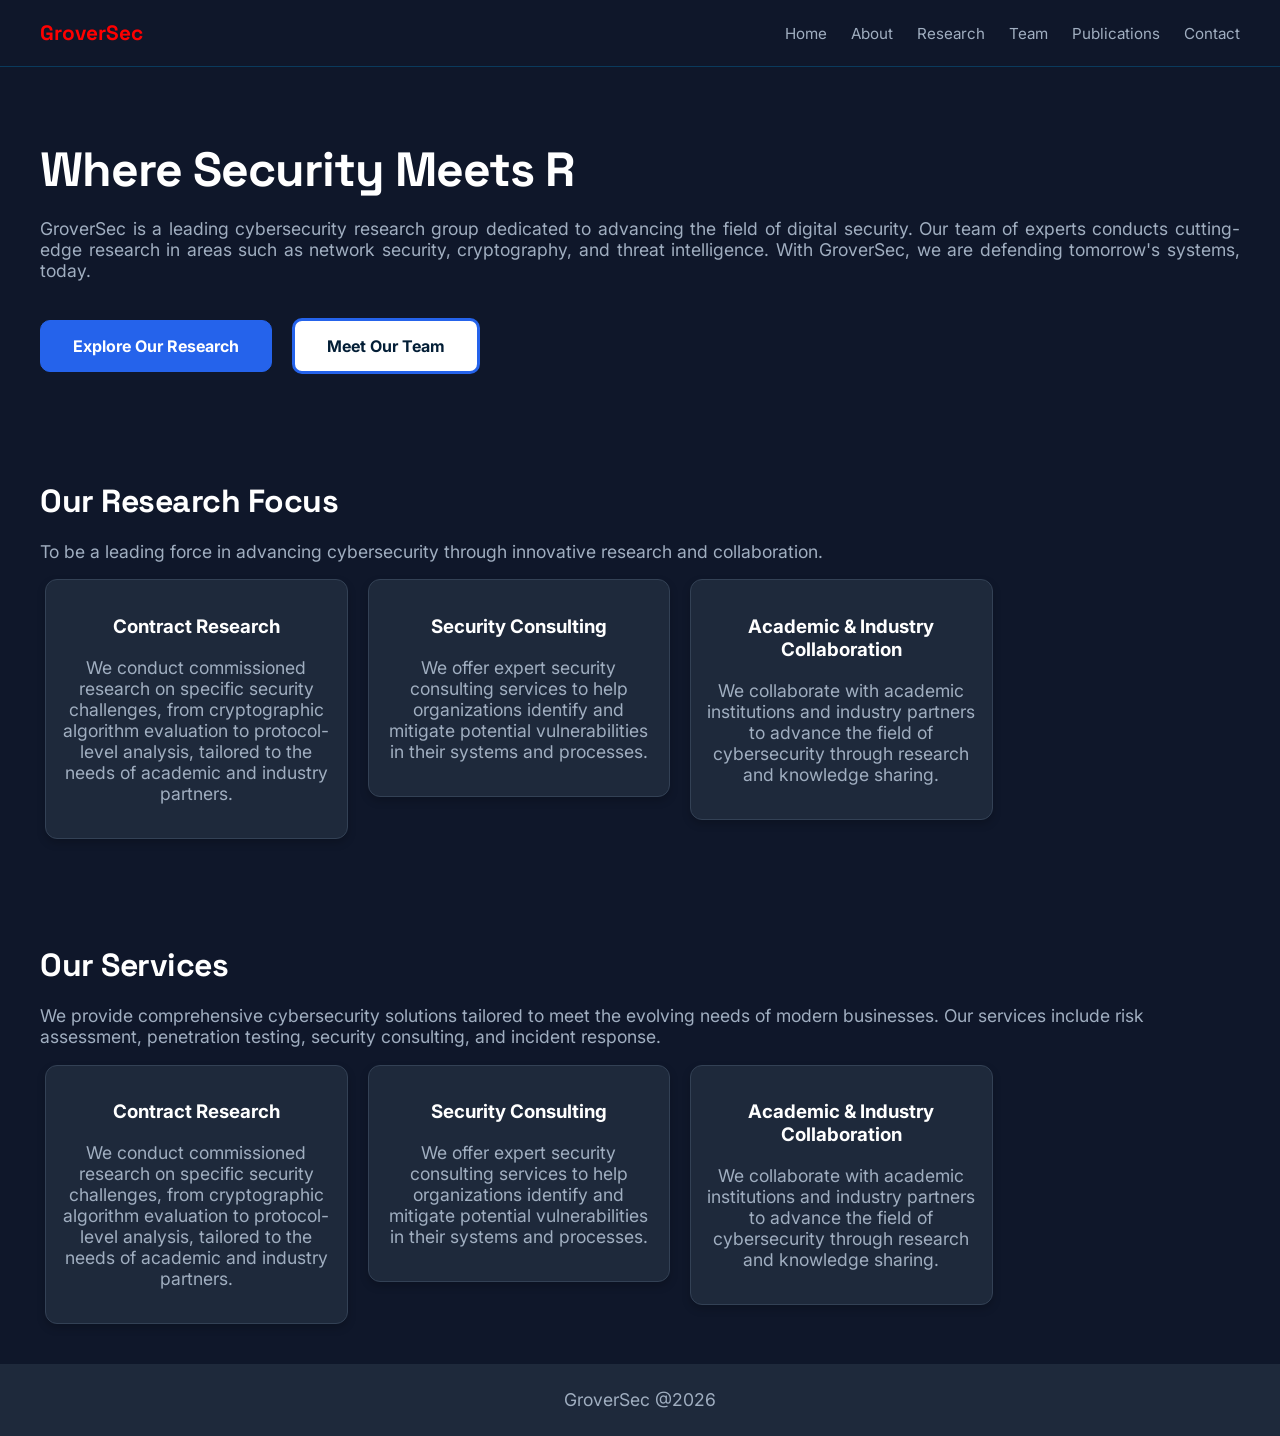
==== index.html @ 4e0cafce "nambah file lain" ====
<!DOCTYPE html>
<html lang="en">
    <head>
        <meta charset="UTF-8">
        <meta name="viewport" content="width=device-width, initial-scale=1.0">
        <title>GroverSec</title>

        <link rel="preconnect" href="https://fonts.googleapis.com">
        <link rel="preconnect" href="https://fonts.gstatic.com" crossorigin>
        <link href="https://fonts.googleapis.com/css2?family=Inter:wght@300;400;600&family=Space+Grotesk:wght@500;700&display=swap" rel="stylesheet">
        
        <style>
            body {
                background-color: #0F172A;
                color: #FFFFFF;
                font-family: 'Inter', sans-serif;
                margin: 0;
                padding: 0;
            }

            nav {
                display: flex;
                justify-content: space-between;
                align-items: center;
                padding: 20px 40px;
                border-bottom: 1px solid #0A3A5C;
            }

            nav .logo {
                font-family: 'Space Grotesk', sans-serif;
                font-weight: 700;
                font-size: 1.3rem;
            }

            nav ul {
                list-style: none;
                display: flex;
                gap: 24px;
                margin: 0;
                padding: 0;
            }

            nav ul li a {
                color: #A0AEC0;
                text-decoration: none;
                font-size: 0.95rem;
            }

            nav ul li a:hover {
                color: #FFFFFF;
            }

            main {
                padding: 40px;
            }

            h1 {
                font-family: 'Space Grotesk', sans-serif;
                font-size: 3rem;
                letter-spacing: -1px;
                margin-bottom: 10px;
            }

            p {
                font-size: 1.1rem;
                color: #A0AEC0;
            }

            .cta-button {
                display: inline-block;
                margin-top: 20px;
                padding: 12px 28px;
                background-color: #FFFFFF;
                color: #031E36;
                text-decoration: none;
                font-weight: 600;
                border-radius: 4px;
            }

            .button {
                background-color: #2563EB;
                border: none;
                color: white;
                padding: 15px 32px;
                text-align: center;
                text-decoration: none;
                display: inline-block;
                font-size: 16px;
                cursor: pointer;
                border-radius: 10px;
                border: 1px solid #2563EB;
                margin-right: 16px;
                font-weight: bold;
            }

            .team-button {
                background-color: white;
                border: none;
                color: #031E36;
                padding: 15px 32px;
                text-align: center;
                text-decoration: none;
                display: inline-block;
                font-size: 16px;
                cursor: pointer;
                border-radius: 10px;
                border: 1px solid #2563EB;
                border-width: 3px;
                font-weight: bold;
            }

            .card:hover {
                box-shadow: 0 8px 16px 0 rgba(0,0,0,0.2);
            }
            
            .container {
                padding: 2px 16px;
                justify-content: center;
            }

            .card {
                box-shadow: 0 4px 8px 0 rgba(0, 0, 0, 0.2);
                padding: 16px;
                text-align: center;
                background-color: #f1f1f1;
                background-color: #1E293B; 
                border: 1px solid #334155;    
                border-radius: 12px;    
                justify-content: center;
            }

            .column {
                float: left;
                width: 25%;
                padding: 0 10px;
            }
            
            .row {margin: 0 -5px;}

            .row:after {
                content: "";
                display: table;
                clear: both;
            }

            @media screen and (max-width: 600px) {
                .column {
                    width: 100%;
                    display: block;
                    margin-bottom: 20px;
                }
            }

            footer {
                background-color: #f1f1f1;
                text-align: center;
                padding: 8px;
                background-color: #1E293B;
                color: #A0AEC0;
            }

        </style>

    </head>

    <body>
        <table width="100%" cellpadding="0" cellspacing="0">
            
            <tr>
                <td>
                    <nav>
                        <div style = "color: red;" class="logo">GroverSec</div>
                        <ul>
                            <li><a href="index.html">Home</a></li>
                            <li><a href="about.html">About</a></li>
                            <li><a href="research.html">Research</a></li>
                            <li><a href="team.html">Team</a></li>
                            <li><a href="publications.html">Publications</a></li>
                            <li><a href="contact.html">Contact</a></li>
                        </ul>
                    </nav>

                </td>
            </tr>
            
            <tr>
                <td>
                    <main>
                        <h1 id="demo"></h1>

                        <script>
                        var i = 0;
                        var txt = 'Where Security Meets Research....';
                        var speed = 50;

                        function typeWriter() {
                            if (i < txt.length) {
                                document.getElementById("demo").innerHTML += txt.charAt(i);
                                i++;
                                setTimeout(typeWriter, speed);
                            }
                        }

                        window.onload = typeWriter;
                        </script>

                        <p style= "text-align: justify; "font-size: 20px; line-height: 1.6;">
                            GroverSec is a leading cybersecurity research group dedicated to advancing the field of digital security. Our team of experts conducts cutting-edge research in areas such as network security, cryptography, and threat intelligence. With GroverSec, we are defending tomorrow's systems, today.
                        </p>
                        <br>
                        <a href = "research.html" class = "button">Explore Our Research</a>
                        <a href = "team.html" class = "team-button">Meet Our Team</a>
                    </main>
                </td>
            </tr>
            
            <tr>
                <td>
                    <main>
                        <h2 style="text-align: justify; font-family: 'Space Grotesk', sans-serif; font-size: 2rem; letter-spacing: -0.5px; margin-bottom: 20px;">Our Research Focus</h2>
                        <p>To be a leading force in advancing cybersecurity through innovative research and collaboration.</p>
                        <div class="row">
                            <div class="column">
                                <div class="card">
                                    <h3>Contract Research</h3>
                                    <p>We conduct commissioned research on specific security challenges, from cryptographic algorithm evaluation to protocol-level analysis, tailored to the needs of academic and industry partners.</p>
                                </div>
                            </div>
                            <div class="column">
                                <div class="card">
                                    <h3>Security Consulting</h3>
                                    <p>We offer expert security consulting services to help organizations identify and mitigate potential vulnerabilities in their systems and processes.</p>
                                </div>
                            </div>
                            <div class="column">
                                <div class="card">
                                    <h3>Academic & Industry Collaboration</h3>
                                    <p>We collaborate with academic institutions and industry partners to advance the field of cybersecurity through research and knowledge sharing.</p>
                                </div>
                            </div>
                        </div>
                    </main>
                </td>
            </tr>
            
            <tr>
                <td>
                    <main>
                        <h2 style="text-align: justify; font-family: 'Space Grotesk', sans-serif; font-size: 2rem; letter-spacing: -0.5px; margin-bottom: 20px;">Our Services</h2>
                        <p>We provide comprehensive cybersecurity solutions tailored to meet the evolving needs of modern businesses. Our services include risk assessment, penetration testing, security consulting, and incident response.</p>
                        <div class="row">
                            <div class="column">
                                <div class="card">
                                    <h3>Contract Research</h3>
                                    <p>We conduct commissioned research on specific security challenges, from cryptographic algorithm evaluation to protocol-level analysis, tailored to the needs of academic and industry partners.</p>
                                </div>
                            </div>
                            <div class="column">
                                <div class="card">
                                    <h3>Security Consulting</h3>
                                    <p>We offer expert security consulting services to help organizations identify and mitigate potential vulnerabilities in their systems and processes.</p>
                                </div>
                            </div>
                            <div class="column">
                                <div class="card">
                                    <h3>Academic & Industry Collaboration</h3>
                                    <p>We collaborate with academic institutions and industry partners to advance the field of cybersecurity through research and knowledge sharing.</p>
                                </div>
                            </div>
                        </div>
                    </main>
                </td>
            </tr>
            
            <tr>
                <td>
                    <section></section>
                </td>
            </tr>

            <tr>
                <td>
                    <footer>
                        <p>GroverSec @2026</p>
                    </footer>
                </td>
            </tr>
        </table>
    </body>

</html>
    </td>
  </tr>

</table>
    </body>

</html>
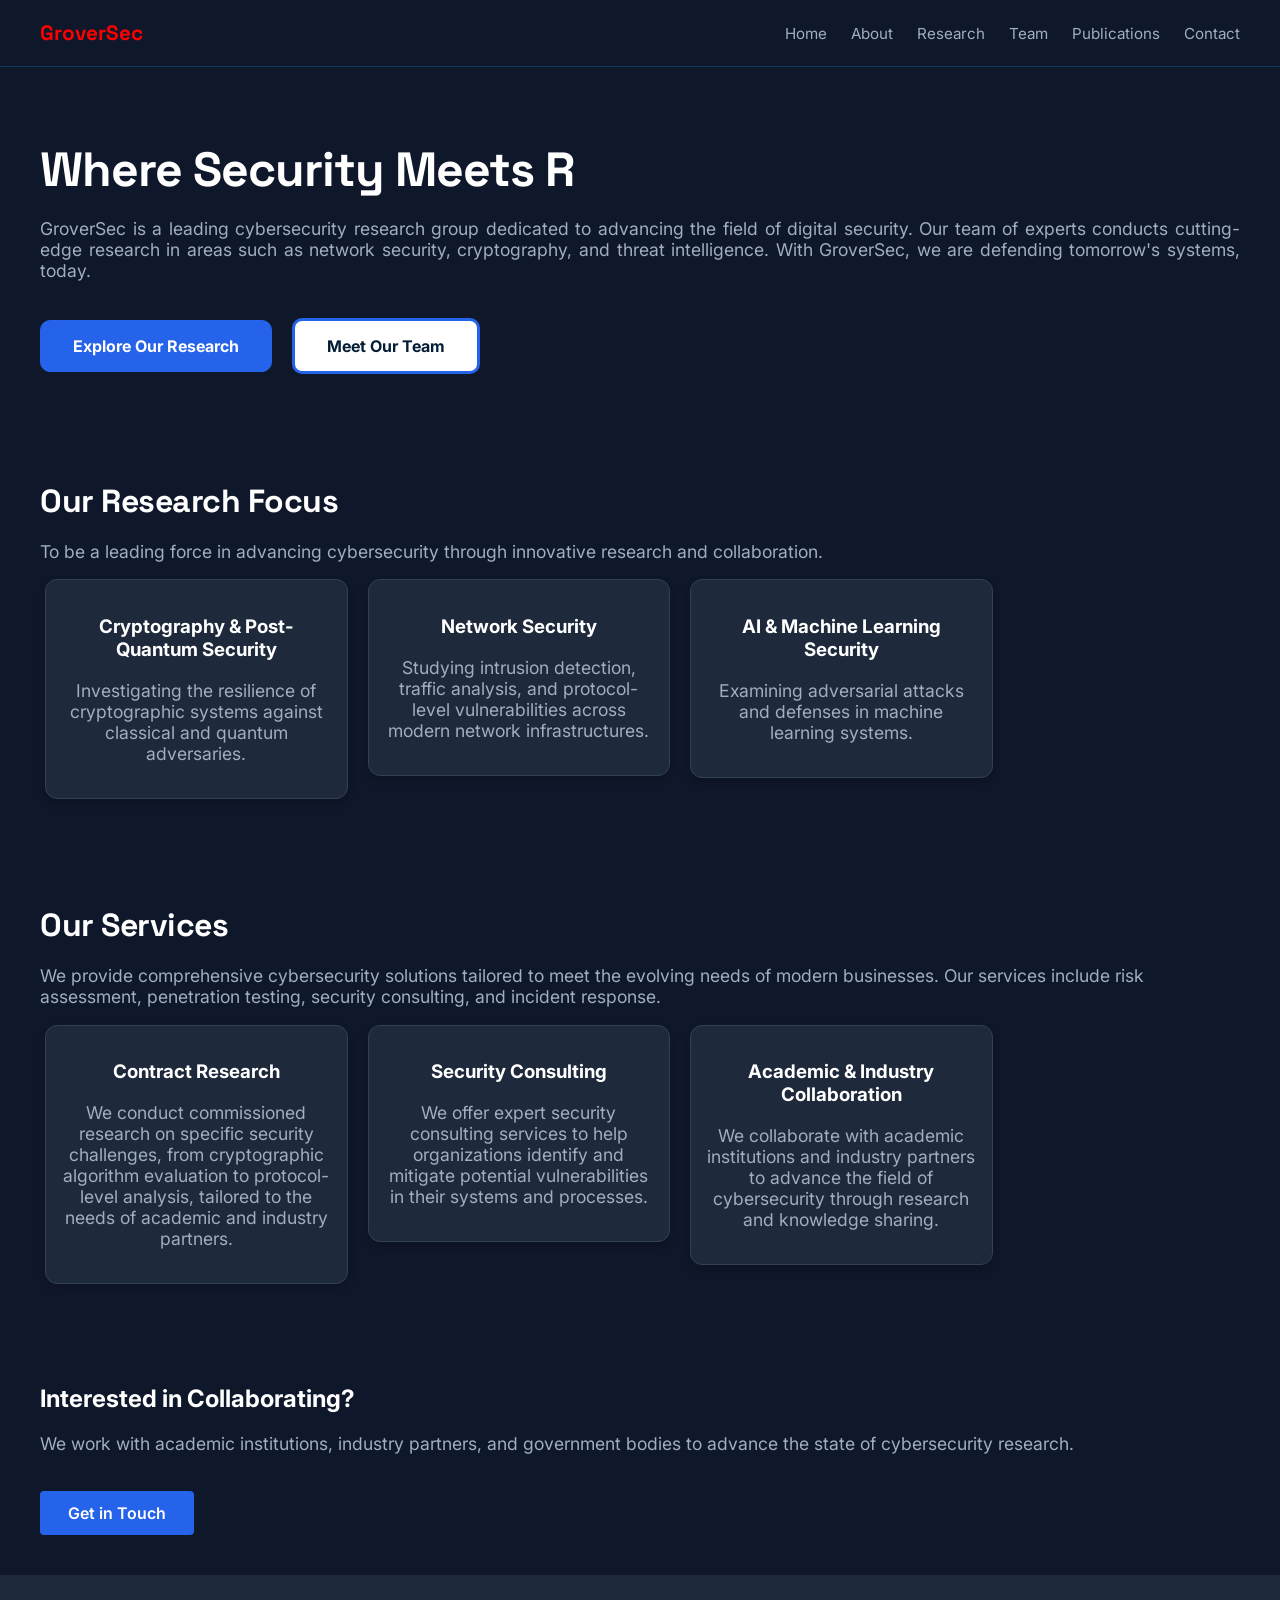
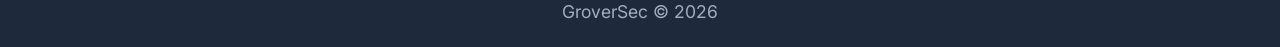
==== commit e9a9178a: "perbaiki index" ====
--- a/index.html
+++ b/index.html
@@ -77,6 +77,17 @@
                 border-radius: 4px;
             }
 
+            .ctc-button {
+                display: inline-block;
+                margin-top: 20px;
+                padding: 12px 28px;
+                background-color: #2563EB;
+                color: white;
+                text-decoration: none;
+                font-weight: 600;
+                border-radius: 4px;
+            }
+
             .button {
                 background-color: #2563EB;
                 border: none;
@@ -222,20 +233,20 @@
                         <div class="row">
                             <div class="column">
                                 <div class="card">
-                                    <h3>Contract Research</h3>
-                                    <p>We conduct commissioned research on specific security challenges, from cryptographic algorithm evaluation to protocol-level analysis, tailored to the needs of academic and industry partners.</p>
-                                </div>
-                            </div>
-                            <div class="column">
-                                <div class="card">
-                                    <h3>Security Consulting</h3>
-                                    <p>We offer expert security consulting services to help organizations identify and mitigate potential vulnerabilities in their systems and processes.</p>
-                                </div>
-                            </div>
-                            <div class="column">
-                                <div class="card">
-                                    <h3>Academic & Industry Collaboration</h3>
-                                    <p>We collaborate with academic institutions and industry partners to advance the field of cybersecurity through research and knowledge sharing.</p>
+                                    <h3>Cryptography & Post-Quantum Security</h3>
+                                    <p>Investigating the resilience of cryptographic systems against classical and quantum adversaries.</p>
+                                </div>
+                            </div>
+                            <div class="column">
+                                <div class="card">
+                                    <h3>Network Security</h3>
+                                    <p>Studying intrusion detection, traffic analysis, and protocol-level vulnerabilities across modern network infrastructures.</p>
+                                </div>
+                            </div>
+                            <div class="column">
+                                <div class="card">
+                                    <h3>AI & Machine Learning Security</h3>
+                                    <p>Examining adversarial attacks and defenses in machine learning systems.</p>
                                 </div>
                             </div>
                         </div>
@@ -274,14 +285,18 @@
             
             <tr>
                 <td>
-                    <section></section>
+                    <main>
+                        <h2>Interested in Collaborating?</h2>
+                        <p>We work with academic institutions, industry partners, and government bodies to advance the state of cybersecurity research.</p>
+                        <a href="contact.html" class="ctc-button">Get in Touch</a>
+                    </main>
                 </td>
             </tr>
 
             <tr>
                 <td>
                     <footer>
-                        <p>GroverSec @2026</p>
+                        <p>GroverSec &copy; 2026</p>
                     </footer>
                 </td>
             </tr>
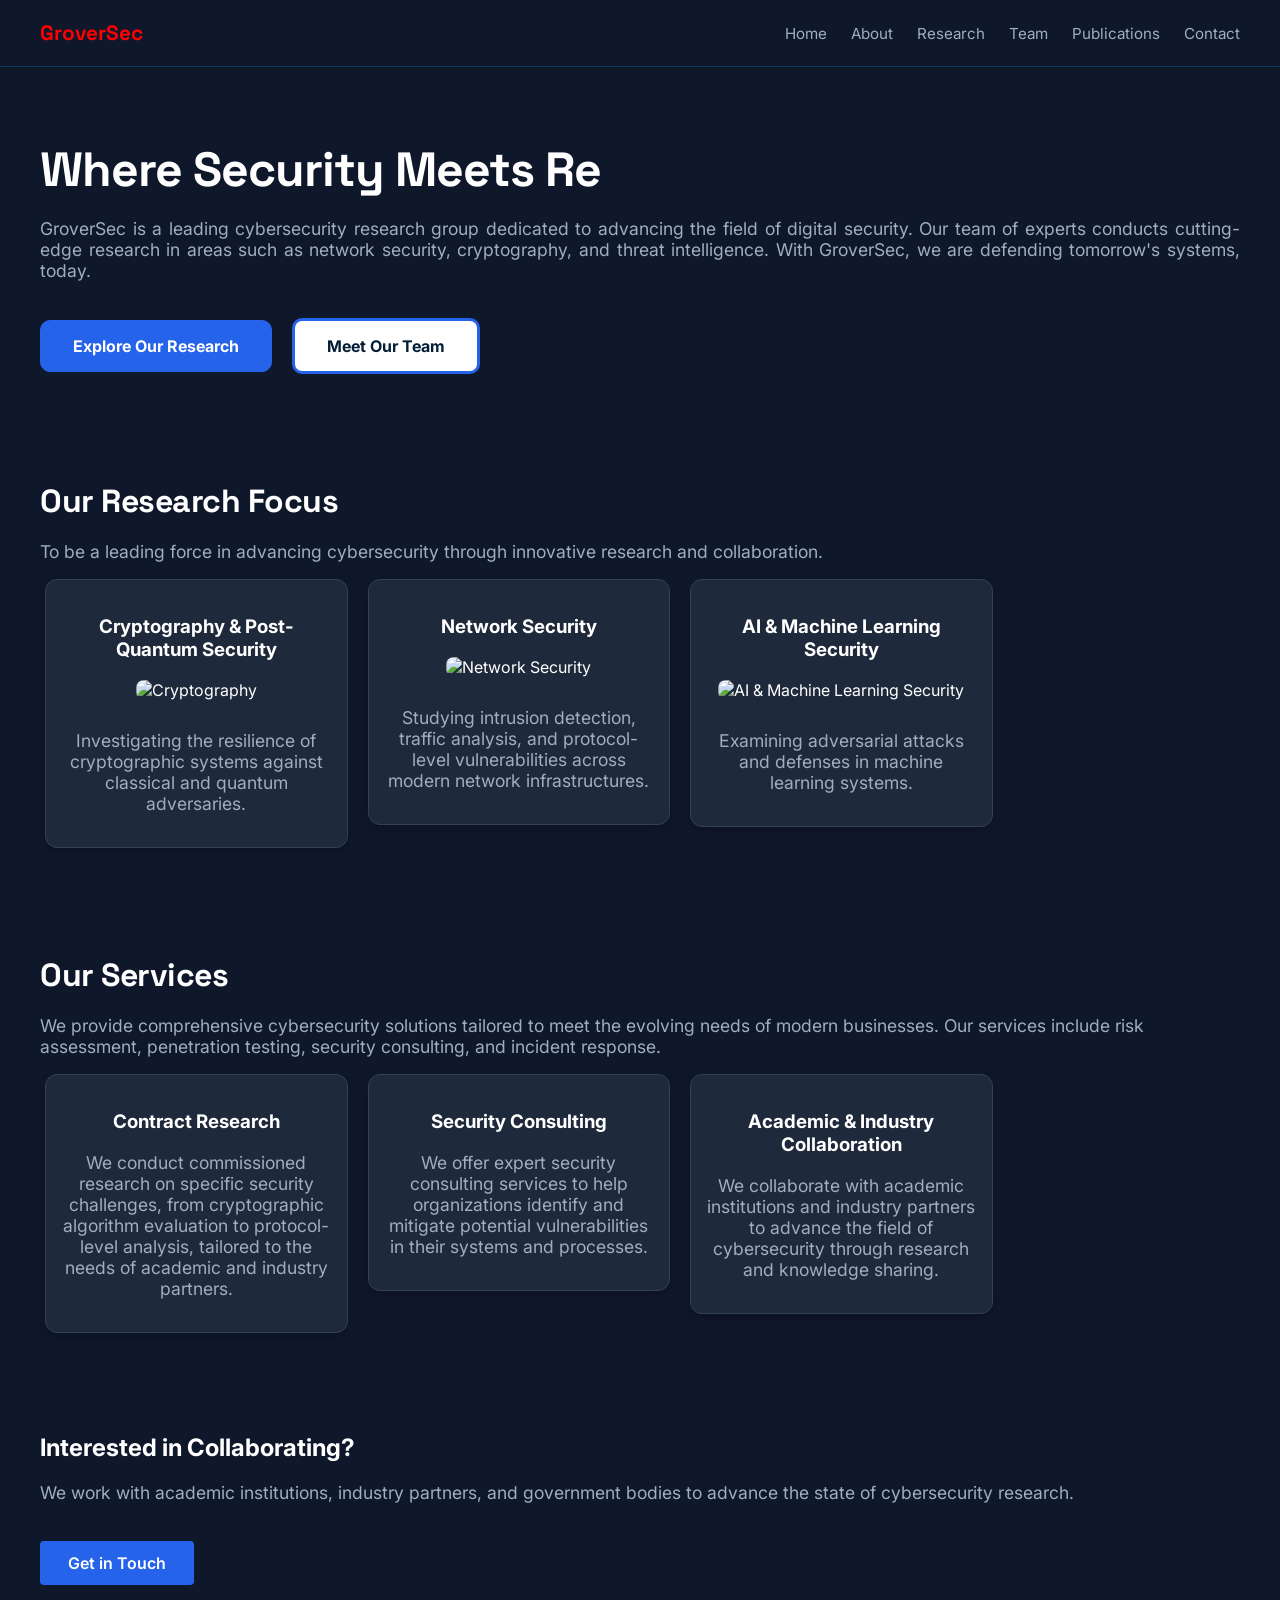
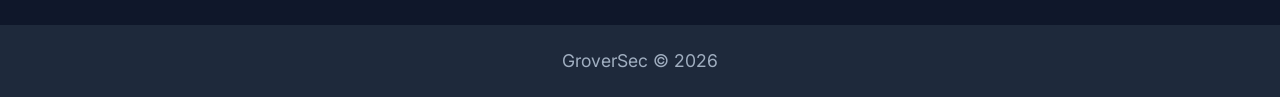
==== commit 82653f9d: "add img" ====
--- a/index.html
+++ b/index.html
@@ -234,18 +234,21 @@
                             <div class="column">
                                 <div class="card">
                                     <h3>Cryptography & Post-Quantum Security</h3>
+                                    <img src="https://www.nist.gov/sites/default/files/styles/960_x_960_limit/public/images/2022/04/05/Crypto-rev1.png.webp?itok=9XUCFsba" alt="Cryptography" style="width:100%; border-radius: 8px; margin-bottom: 12px;">
                                     <p>Investigating the resilience of cryptographic systems against classical and quantum adversaries.</p>
                                 </div>
                             </div>
                             <div class="column">
                                 <div class="card">
                                     <h3>Network Security</h3>
+                                    <img src="https://miro.medium.com/v2/resize:fit:1100/format:webp/1*-tV0S45U9CQky2GtAq4KTA.jpeg" alt="Network Security" style="width:100%; border-radius: 8px; margin-bottom: 12px;">
                                     <p>Studying intrusion detection, traffic analysis, and protocol-level vulnerabilities across modern network infrastructures.</p>
                                 </div>
                             </div>
                             <div class="column">
                                 <div class="card">
                                     <h3>AI & Machine Learning Security</h3>
+                                    <img src="https://media.licdn.com/dms/image/v2/D4E12AQGV045oEaZOZQ/article-cover_image-shrink_720_1280/B4EZZnvmI.HkAI-/0/1745497253093?e=1792022400&v=beta&t=gcqesVNFinhhGDCnbmuklax1jUvUOfFsNNOxRqt45Tg" alt="AI & Machine Learning Security" style="width:100%; border-radius: 8px; margin-bottom: 12px;">
                                     <p>Examining adversarial attacks and defenses in machine learning systems.</p>
                                 </div>
                             </div>
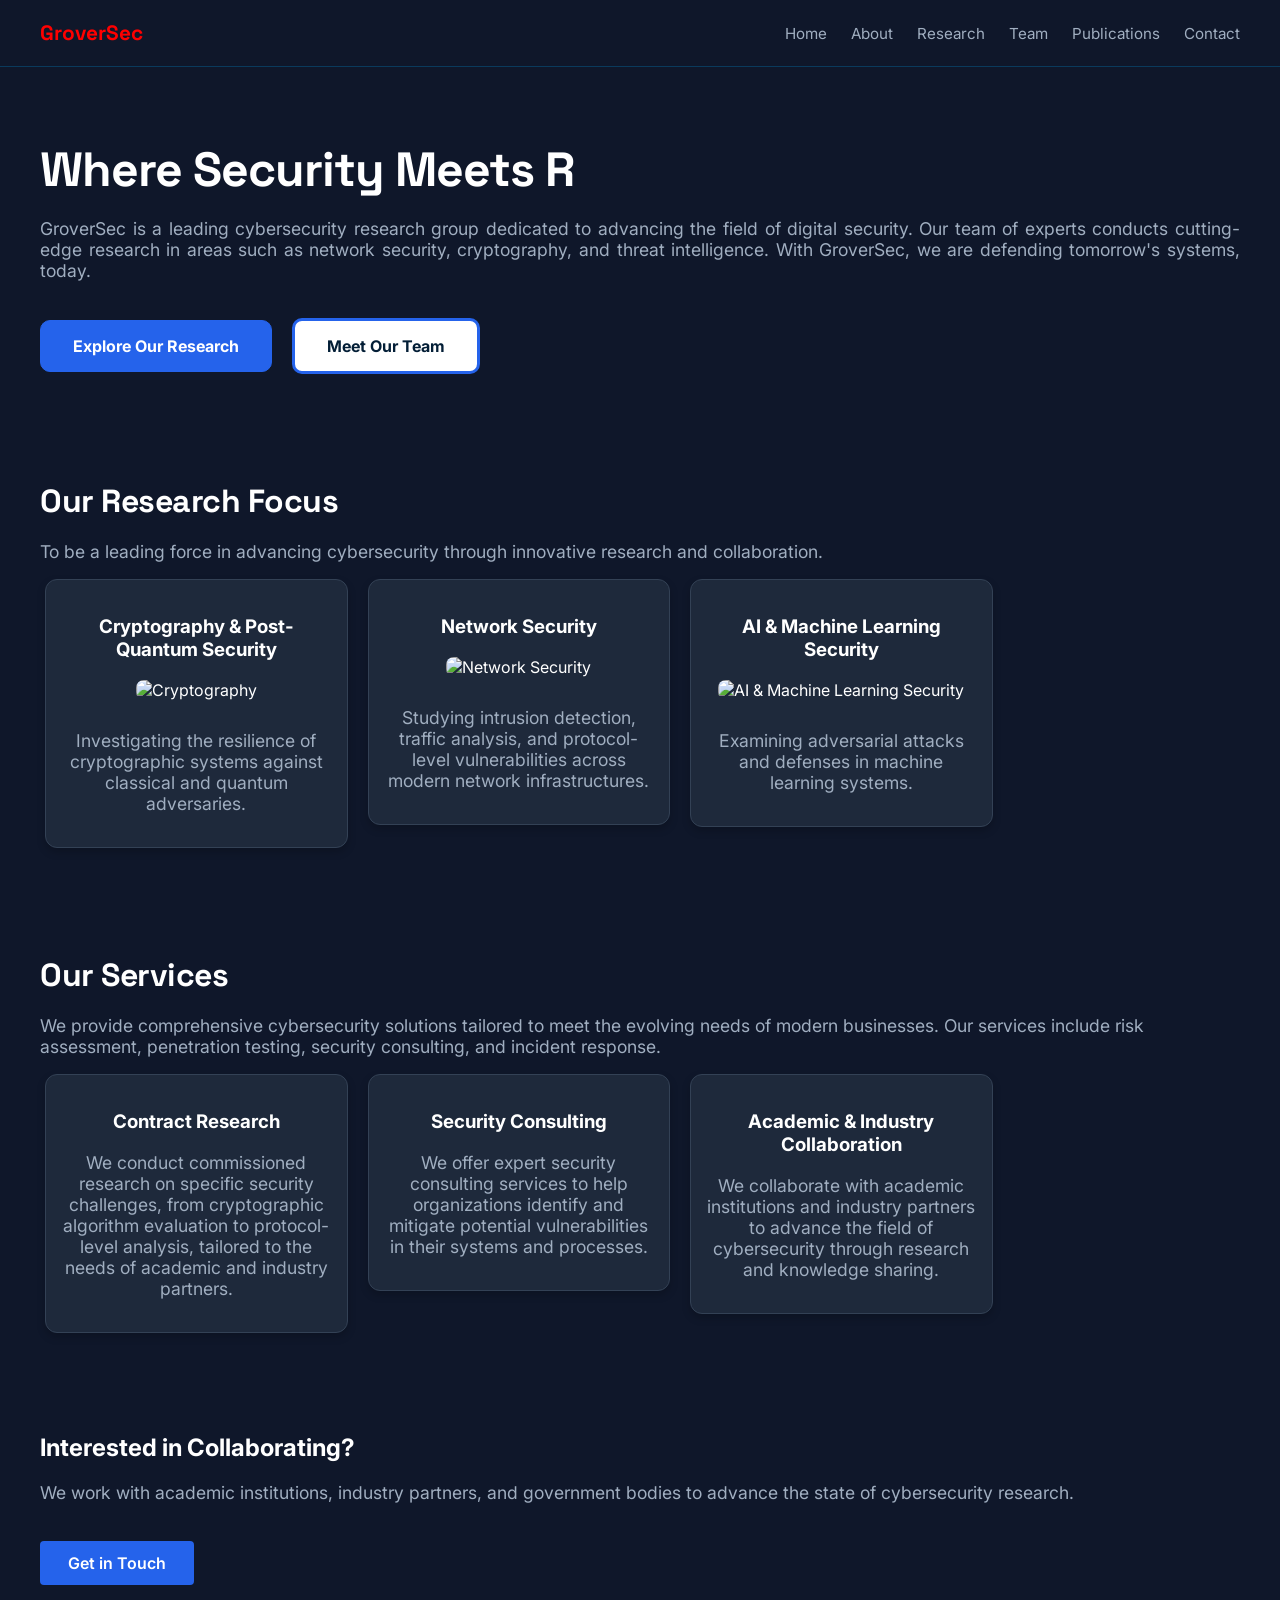
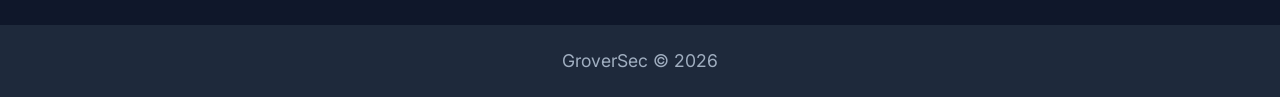
==== commit 3149f26d: "update smth" ====
--- a/index.html
+++ b/index.html
@@ -241,7 +241,7 @@
                             <div class="column">
                                 <div class="card">
                                     <h3>Network Security</h3>
-                                    <img src="https://miro.medium.com/v2/resize:fit:1100/format:webp/1*-tV0S45U9CQky2GtAq4KTA.jpeg" alt="Network Security" style="width:100%; border-radius: 8px; margin-bottom: 12px;">
+                                    <img src="https://privacera.com/wp-content/uploads/2025/02/Implementing-DSG-blog_feature1.jpg" alt="Network Security" style="width:100%; border-radius: 8px; margin-bottom: 12px;">
                                     <p>Studying intrusion detection, traffic analysis, and protocol-level vulnerabilities across modern network infrastructures.</p>
                                 </div>
                             </div>
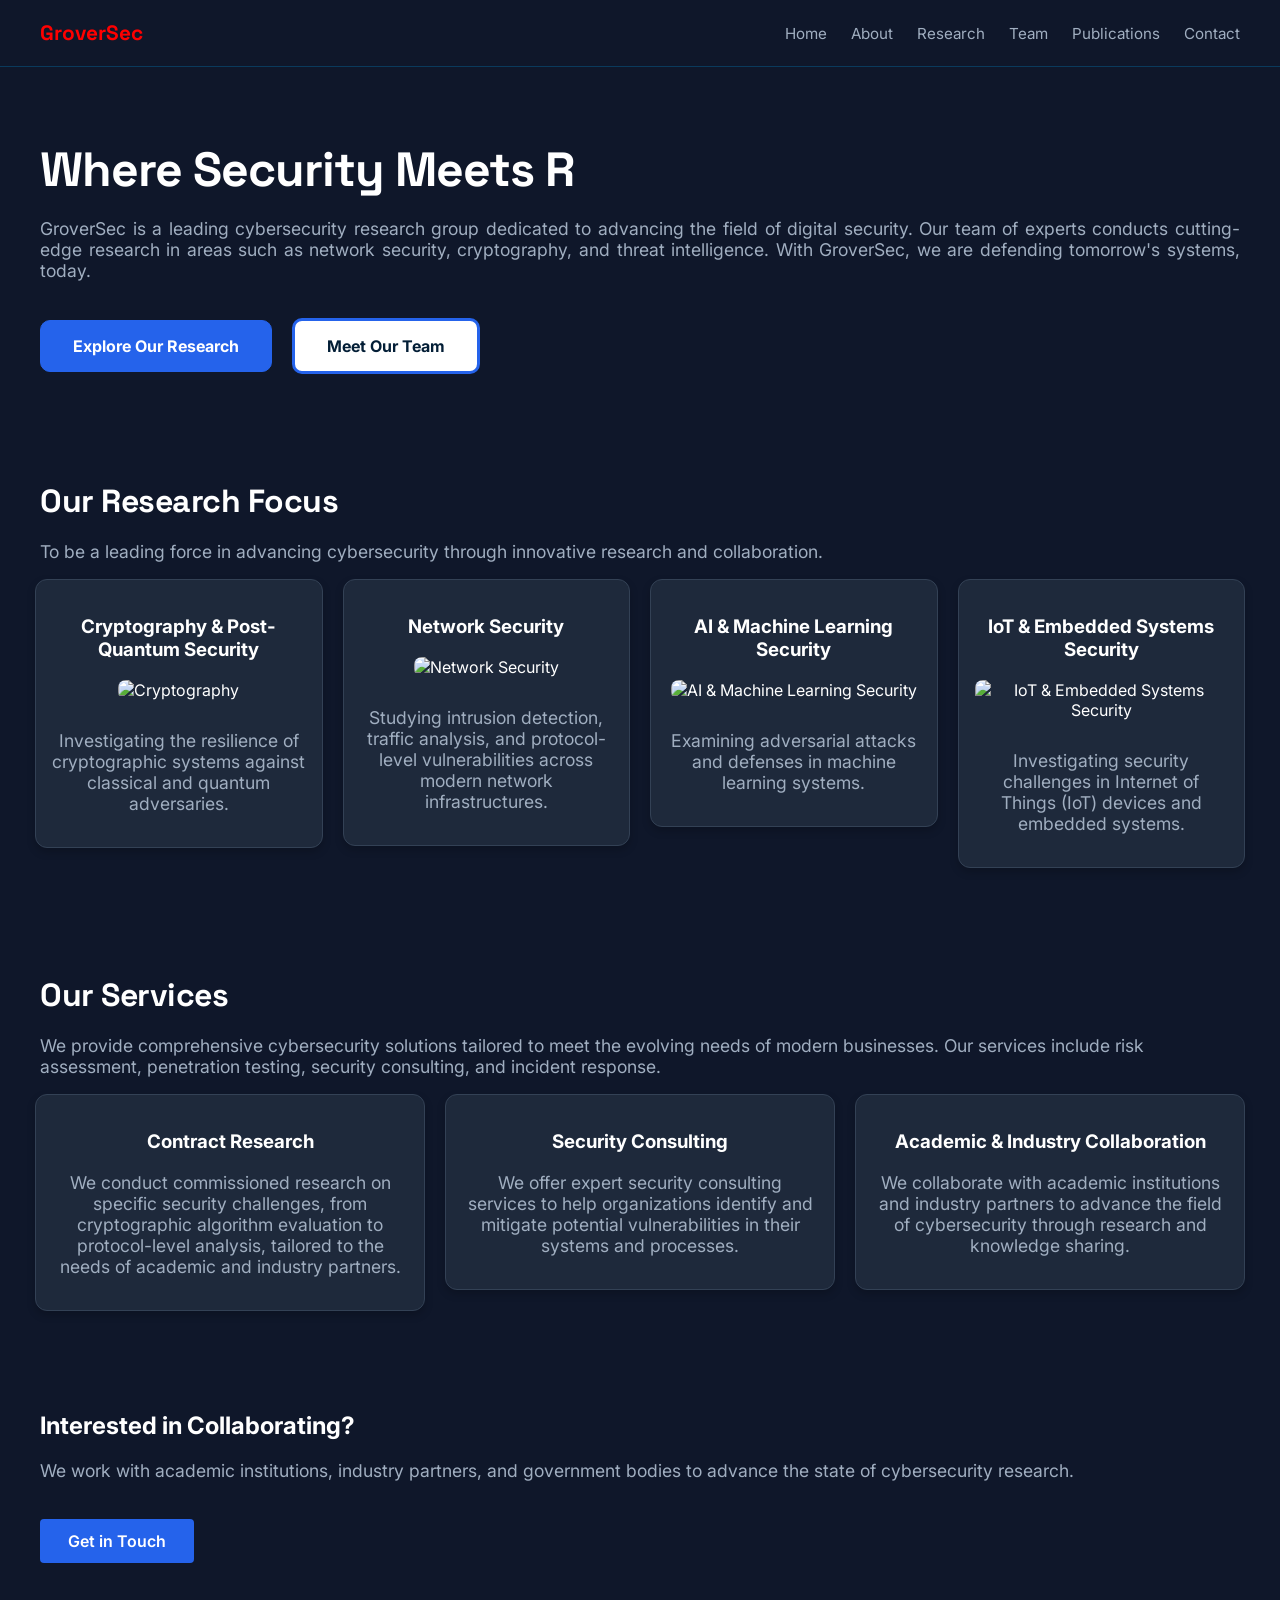
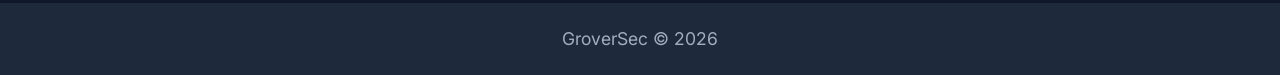
==== commit 5db6cf28: "add smth" ====
--- a/index.html
+++ b/index.html
@@ -140,19 +140,19 @@
                 justify-content: center;
             }
 
+            .row {
+                display: grid;
+                grid-template-columns: repeat(auto-fit, minmax(220px, 1fr));
+                gap: 20px;
+                margin-top: 30px;
+            }
+            
             .column {
-                float: left;
-                width: 25%;
-                padding: 0 10px;
+                width: auto;
             }
             
             .row {margin: 0 -5px;}
 
-            .row:after {
-                content: "";
-                display: table;
-                clear: both;
-            }
 
             @media screen and (max-width: 600px) {
                 .column {
@@ -252,6 +252,14 @@
                                     <p>Examining adversarial attacks and defenses in machine learning systems.</p>
                                 </div>
                             </div>
+                            
+                            <div class="column">
+                                <div class="card">
+                                    <h3>IoT & Embedded Systems Security</h3>
+                                    <img src="https://miro.medium.com/v2/resize:fit:720/format:webp/1*W1s_uGAhChGPxpw88_hVDg.png" alt="IoT & Embedded Systems Security" style="width:100%; border-radius: 8px; margin-bottom: 12px;">
+                                    <p>Investigating security challenges in Internet of Things (IoT) devices and embedded systems.</p>
+                                </div>
+                            </div>
                         </div>
                     </main>
                 </td>
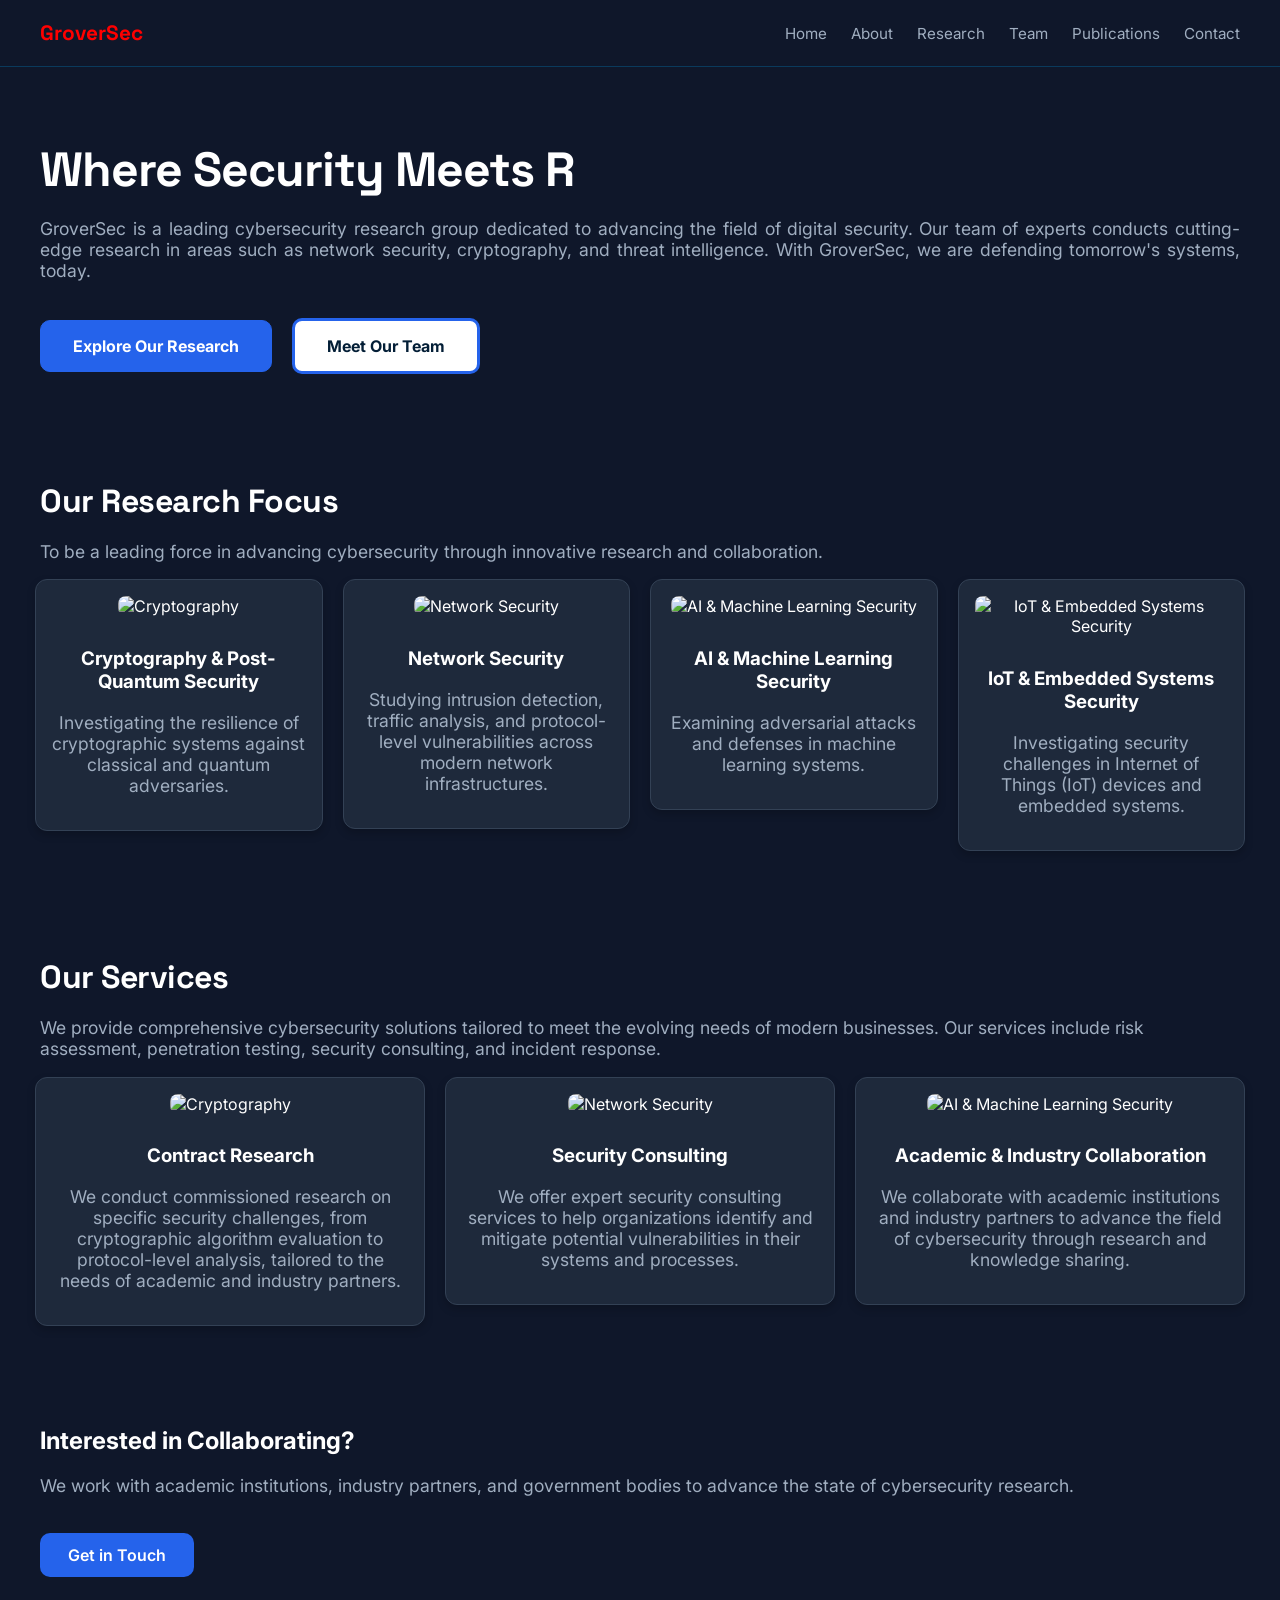
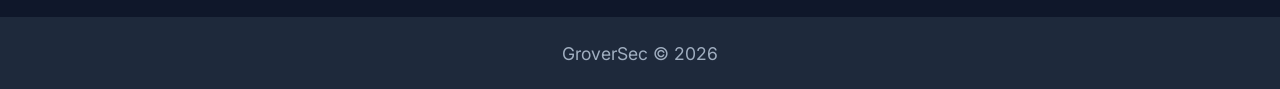
==== commit 96afdcf8: "add smth" ====
--- a/index.html
+++ b/index.html
@@ -74,7 +74,7 @@
                 color: #031E36;
                 text-decoration: none;
                 font-weight: 600;
-                border-radius: 4px;
+                border-radius: 10px;
             }
 
             .ctc-button {
@@ -85,7 +85,7 @@
                 color: white;
                 text-decoration: none;
                 font-weight: 600;
-                border-radius: 4px;
+                border-radius: 10px;
             }
 
             .button {
@@ -233,30 +233,31 @@
                         <div class="row">
                             <div class="column">
                                 <div class="card">
+                                    <img src="https://www.nist.gov/sites/default/files/styles/960_x_960_limit/public/images/2022/04/05/Crypto-rev1.png.webp?itok=9XUCFsba" alt="Cryptography" style="width:100%; border-radius: 8px; margin-bottom: 12px;">
                                     <h3>Cryptography & Post-Quantum Security</h3>
-                                    <img src="https://www.nist.gov/sites/default/files/styles/960_x_960_limit/public/images/2022/04/05/Crypto-rev1.png.webp?itok=9XUCFsba" alt="Cryptography" style="width:100%; border-radius: 8px; margin-bottom: 12px;">
                                     <p>Investigating the resilience of cryptographic systems against classical and quantum adversaries.</p>
                                 </div>
                             </div>
                             <div class="column">
                                 <div class="card">
+                                    <img src="https://privacera.com/wp-content/uploads/2025/02/Implementing-DSG-blog_feature1.jpg" alt="Network Security" style="width:100%; border-radius: 8px; margin-bottom: 12px;">
                                     <h3>Network Security</h3>
-                                    <img src="https://privacera.com/wp-content/uploads/2025/02/Implementing-DSG-blog_feature1.jpg" alt="Network Security" style="width:100%; border-radius: 8px; margin-bottom: 12px;">
                                     <p>Studying intrusion detection, traffic analysis, and protocol-level vulnerabilities across modern network infrastructures.</p>
                                 </div>
                             </div>
                             <div class="column">
                                 <div class="card">
+                                    <img src="https://media.licdn.com/dms/image/v2/D4E12AQGV045oEaZOZQ/article-cover_image-shrink_720_1280/B4EZZnvmI.HkAI-/0/1745497253093?e=1792022400&v=beta&t=gcqesVNFinhhGDCnbmuklax1jUvUOfFsNNOxRqt45Tg" alt="AI & Machine Learning Security" style="width:100%; border-radius: 8px; margin-bottom: 12px;">
                                     <h3>AI & Machine Learning Security</h3>
-                                    <img src="https://media.licdn.com/dms/image/v2/D4E12AQGV045oEaZOZQ/article-cover_image-shrink_720_1280/B4EZZnvmI.HkAI-/0/1745497253093?e=1792022400&v=beta&t=gcqesVNFinhhGDCnbmuklax1jUvUOfFsNNOxRqt45Tg" alt="AI & Machine Learning Security" style="width:100%; border-radius: 8px; margin-bottom: 12px;">
                                     <p>Examining adversarial attacks and defenses in machine learning systems.</p>
                                 </div>
                             </div>
                             
                             <div class="column">
                                 <div class="card">
+                                    
+                                    <img src="https://miro.medium.com/v2/resize:fit:720/format:webp/1*W1s_uGAhChGPxpw88_hVDg.png" alt="IoT & Embedded Systems Security" style="width:100%; border-radius: 8px; margin-bottom: 12px;">
                                     <h3>IoT & Embedded Systems Security</h3>
-                                    <img src="https://miro.medium.com/v2/resize:fit:720/format:webp/1*W1s_uGAhChGPxpw88_hVDg.png" alt="IoT & Embedded Systems Security" style="width:100%; border-radius: 8px; margin-bottom: 12px;">
                                     <p>Investigating security challenges in Internet of Things (IoT) devices and embedded systems.</p>
                                 </div>
                             </div>
@@ -273,18 +274,21 @@
                         <div class="row">
                             <div class="column">
                                 <div class="card">
+                                    <img src="https://encrypted-tbn0.gstatic.com/images?q=tbn:ANd9GcT2JM98ap9QKYxIZFSqaUV4WK74Jcx2GYVd5x6_NwYl2Q&s" alt="Cryptography" style="width:100%; border-radius: 8px; margin-bottom: 12px;">
                                     <h3>Contract Research</h3>
                                     <p>We conduct commissioned research on specific security challenges, from cryptographic algorithm evaluation to protocol-level analysis, tailored to the needs of academic and industry partners.</p>
                                 </div>
                             </div>
                             <div class="column">
                                 <div class="card">
+                                    <img src="https://assets.ibm.com/is/image/ibm/adobestock_289923630:4x3?dpr=on%2C2.625&wid=320&hei=240" alt="Network Security" style="width:100%; border-radius: 8px; margin-bottom: 12px;">
                                     <h3>Security Consulting</h3>
                                     <p>We offer expert security consulting services to help organizations identify and mitigate potential vulnerabilities in their systems and processes.</p>
                                 </div>
                             </div>
                             <div class="column">
                                 <div class="card">
+                                    <img src="https://web-cdn.chula.ac.th/web-dev/2026/07/S__3940366_0-1024x683.webp" alt="AI & Machine Learning Security" style="width:100%; border-radius: 8px; margin-bottom: 12px;">
                                     <h3>Academic & Industry Collaboration</h3>
                                     <p>We collaborate with academic institutions and industry partners to advance the field of cybersecurity through research and knowledge sharing.</p>
                                 </div>
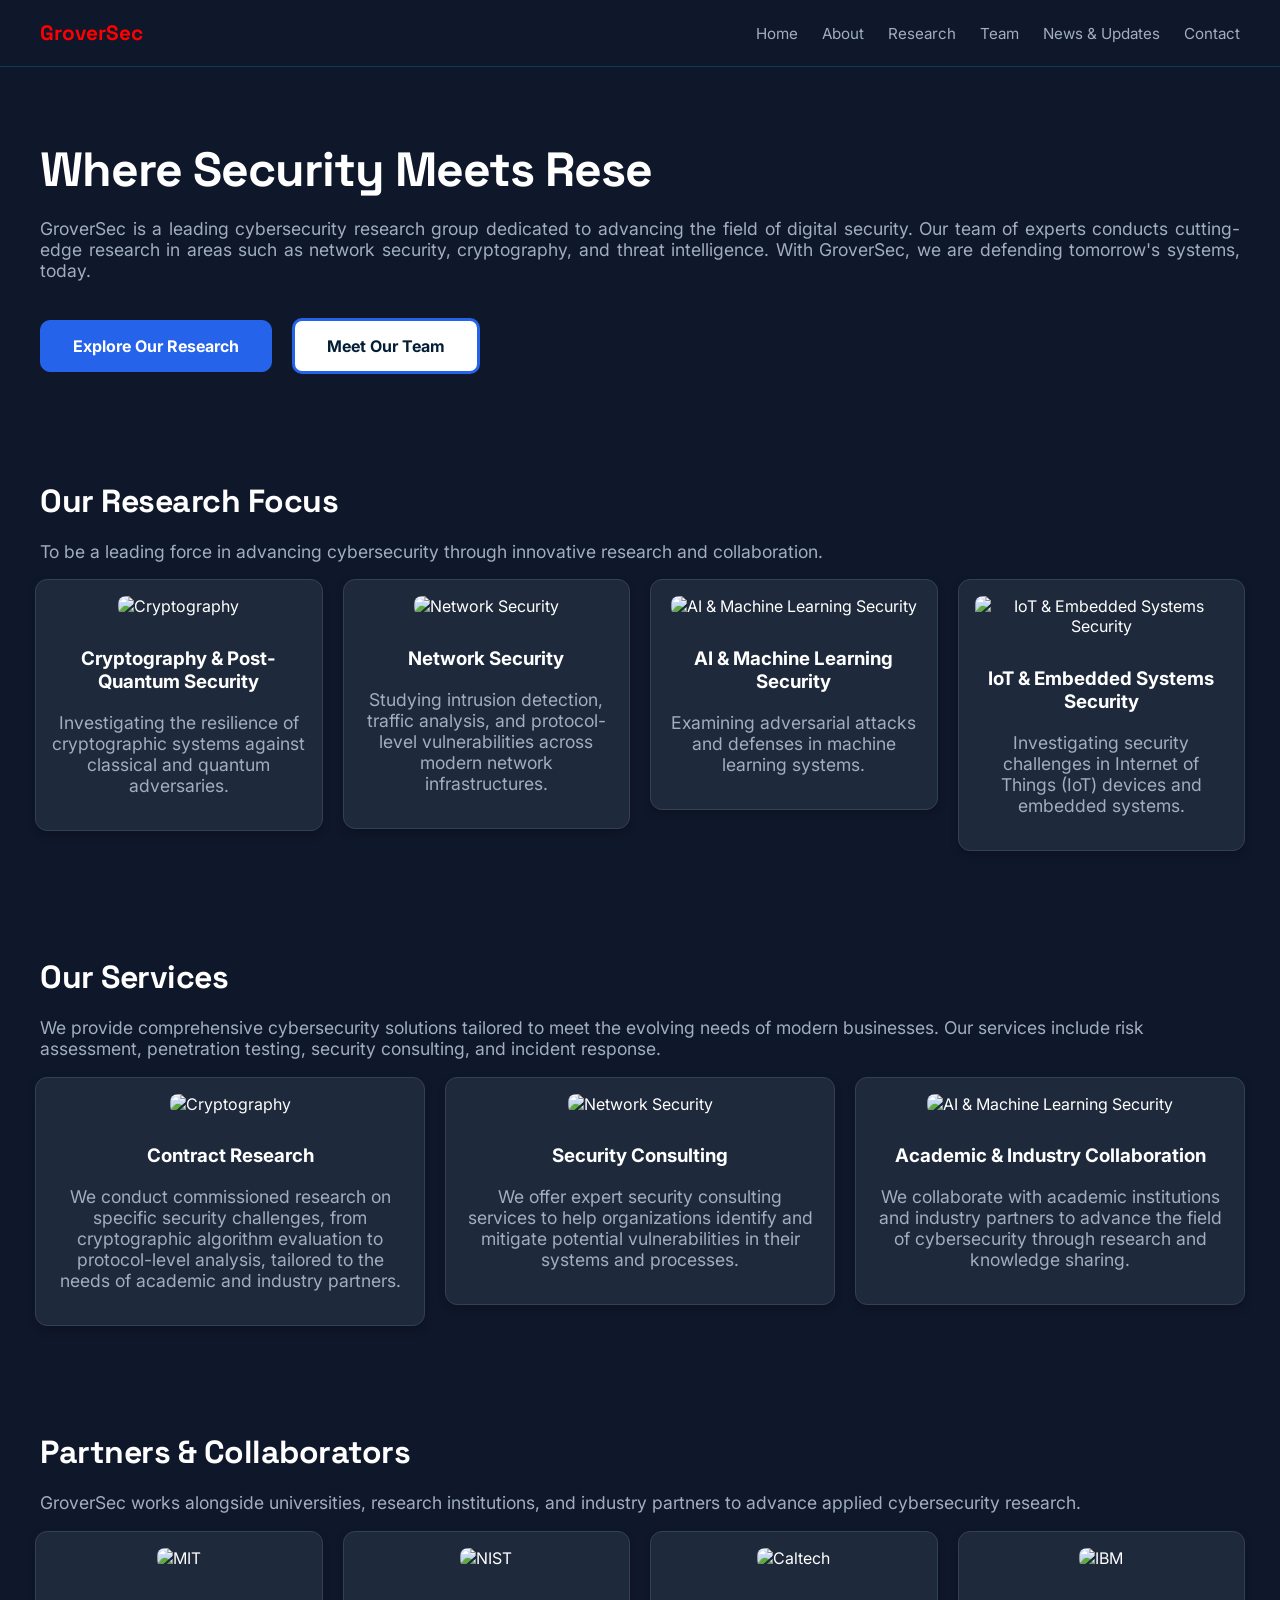
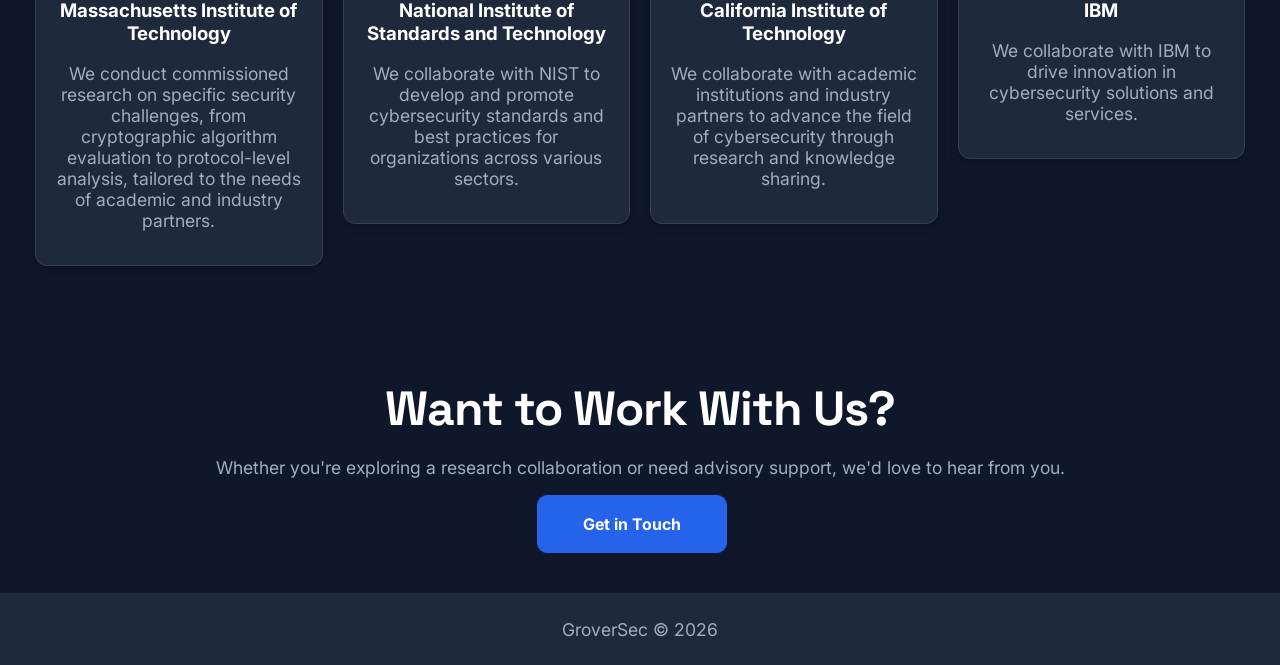
==== commit b0e06554: "edit" ====
--- a/index.html
+++ b/index.html
@@ -120,6 +120,22 @@
                 font-weight: bold;
             }
 
+            .res-button {
+                background-color: #2563EB;
+                border: none;
+                color: white;
+                padding: 18px 45px;
+                text-align: center;
+                text-decoration: none;
+                display: inline-block;
+                font-size: 16px;
+                cursor: pointer;
+                border-radius: 10px;
+                border: 1px solid #2563EB;
+                margin-right: 16px;
+                font-weight: bold;
+            }
+
             .card:hover {
                 box-shadow: 0 8px 16px 0 rgba(0,0,0,0.2);
             }
@@ -168,6 +184,20 @@
                 padding: 8px;
                 background-color: #1E293B;
                 color: #A0AEC0;
+            }
+
+            .card-details {
+                position: absolute;
+                bottom: 0;
+                left: 0;
+                width: 100%;
+                height: 120px;
+                padding: 25px;
+                background: linear-gradient(to top, rgba(0, 0, 0, 0.95) 70%, rgba(0, 0, 0, 0.7));
+                color: #fff;
+                transition: height 0.4s ease-in-out; 
+                display: flex;
+                flex-direction: column;
             }
 
         </style>
@@ -186,7 +216,7 @@
                             <li><a href="about.html">About</a></li>
                             <li><a href="research.html">Research</a></li>
                             <li><a href="team.html">Team</a></li>
-                            <li><a href="publications.html">Publications</a></li>
+                            <li><a href="news.html">News & Updates</a></li>
                             <li><a href="contact.html">Contact</a></li>
                         </ul>
                     </nav>
@@ -297,13 +327,55 @@
                     </main>
                 </td>
             </tr>
-            
+
             <tr>
                 <td>
                     <main>
-                        <h2>Interested in Collaborating?</h2>
-                        <p>We work with academic institutions, industry partners, and government bodies to advance the state of cybersecurity research.</p>
-                        <a href="contact.html" class="ctc-button">Get in Touch</a>
+                        <h2 style="text-align: justify; font-family: 'Space Grotesk', sans-serif; font-size: 2rem; letter-spacing: -0.5px; margin-bottom: 20px;">Partners & Collaborators</h2>
+                        <p>GroverSec works alongside universities, research institutions, and industry partners to advance applied cybersecurity research.</p>
+                        <div class="row">
+                            <div class="column">
+                                <div class="card">
+                                    <img src="https://blog.kobieducation.com/wp-content/uploads/2024/08/logo-MIT.webp" alt="MIT" style="width:100%; border-radius: 8px; margin-bottom: 12px;">
+                                    <h3>Massachusetts Institute of Technology</h3>
+                                    <p>We conduct commissioned research on specific security challenges, from cryptographic algorithm evaluation to protocol-level analysis, tailored to the needs of academic and industry partners.</p>
+                                </div>
+                            </div>
+                            <div class="column">
+                                <div class="card">
+                                    <img src="https://cyberhoot.com/wp-content/uploads/2022/05/NIST.png" alt="NIST" style="width:100%; border-radius: 8px; margin-bottom: 12px;">
+                                    <h3>National Institute of Standards and Technology</h3>
+                                    <p>We collaborate with NIST to develop and promote cybersecurity standards and best practices for organizations across various sectors.</p>
+                                </div>
+                            </div>
+                            <div class="column">
+                                <div class="card">
+                                    <img src="https://www.designyourway.net/blog/wp-content/uploads/2024/04/the-font-used-in-the-caltech-logo.png" alt="Caltech" style="width:100%; border-radius: 8px; margin-bottom: 12px;">
+                                    <h3>California Institute of Technology</h3>
+                                    <p>We collaborate with academic institutions and industry partners to advance the field of cybersecurity through research and knowledge sharing.</p>
+                                </div>
+                            </div>
+
+                            <div class="column">
+                                <div class="card">
+                                    <img src="https://assets.ibm.com/is/image/ibm/1956_Logo_YK00320" alt="IBM" style="width:100%; border-radius: 8px; margin-bottom: 12px;">
+                                    <h3>IBM</h3>
+                                    <p>We collaborate with IBM to drive innovation in cybersecurity solutions and services.</p>
+                                </div>
+                            </div>
+                        </div>
+
+                        
+                    </main>
+                </td>
+            </tr>
+            
+            <tr>
+                <td>
+                    <main style="text-align: center;">
+                        <h1>Want to Work With Us?</h1>
+                        <p>Whether you're exploring a research collaboration or need advisory support, we'd love to hear from you.</p>
+                        <a href="contact.html" class="res-button">Get in Touch</a>
                     </main>
                 </td>
             </tr>
@@ -319,8 +391,6 @@
     </body>
 
 </html>
-    </td>
-  </tr>
 
 </table>
     </body>
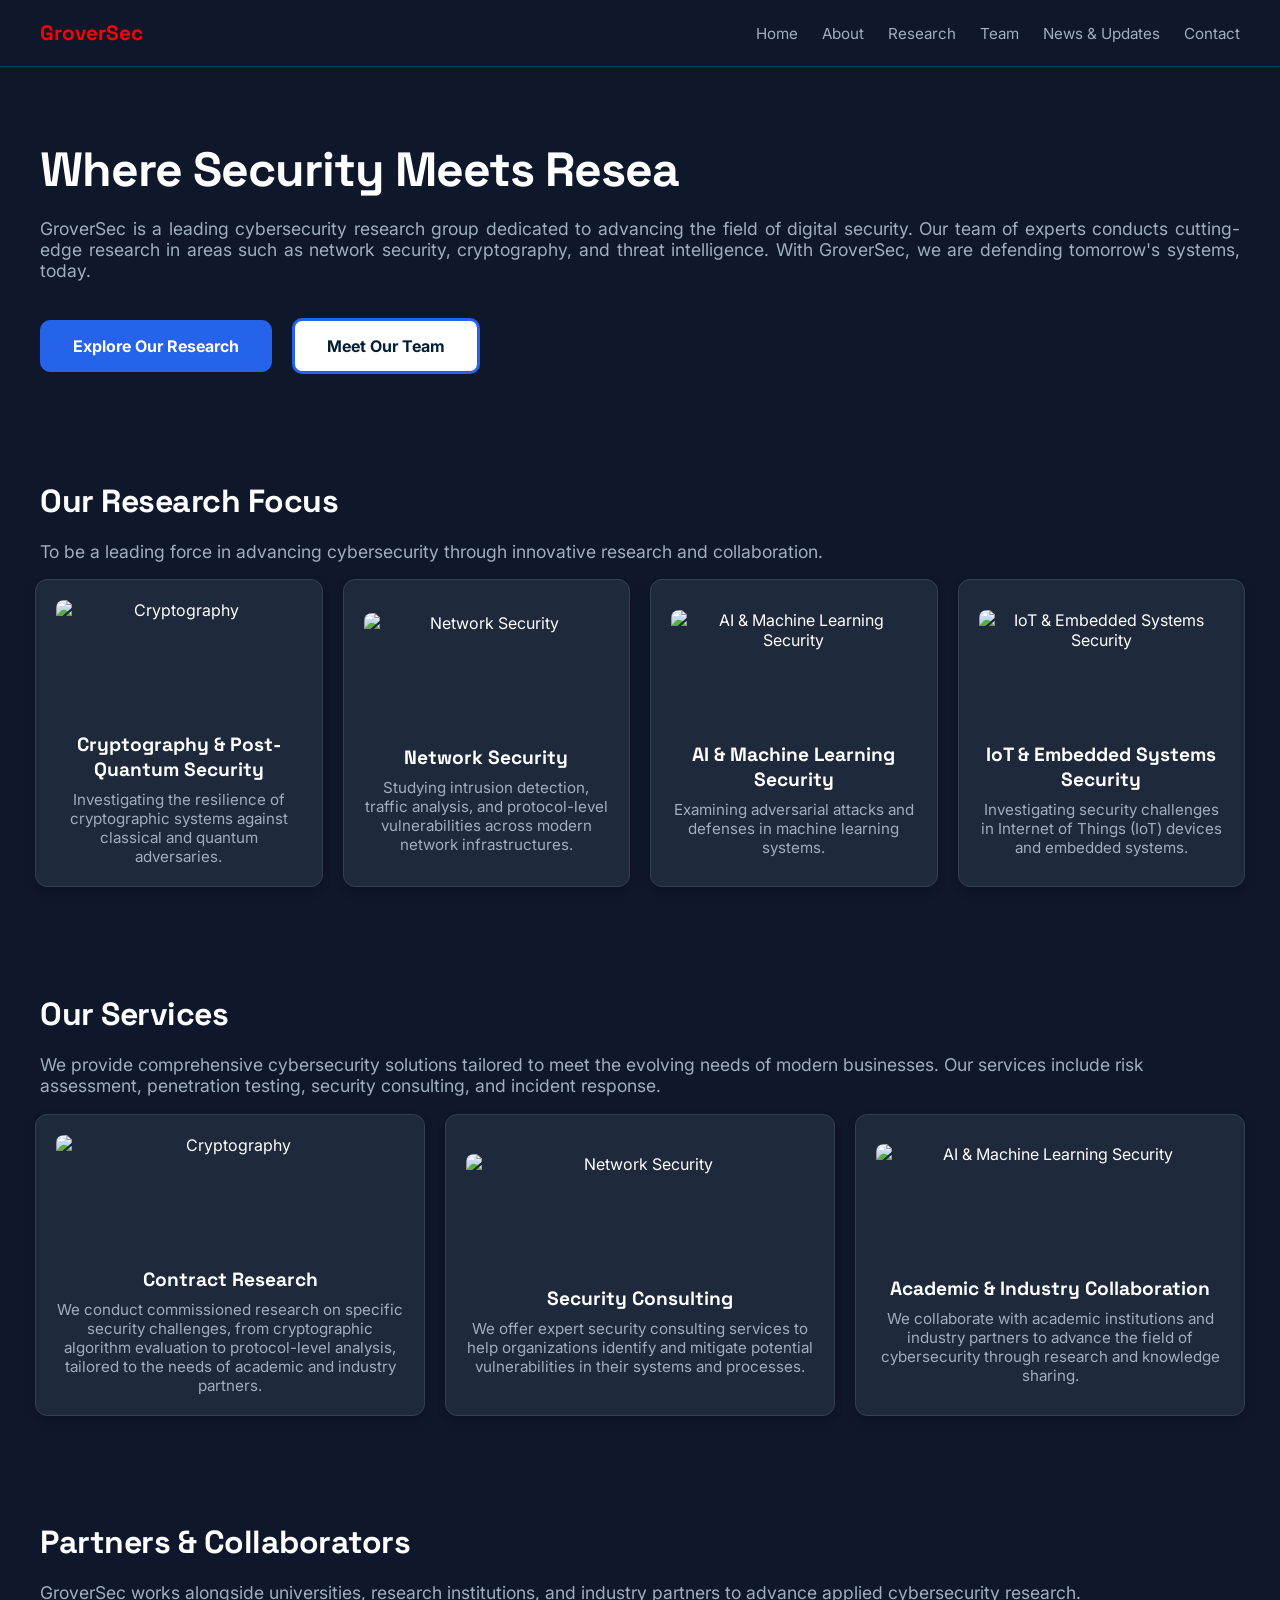
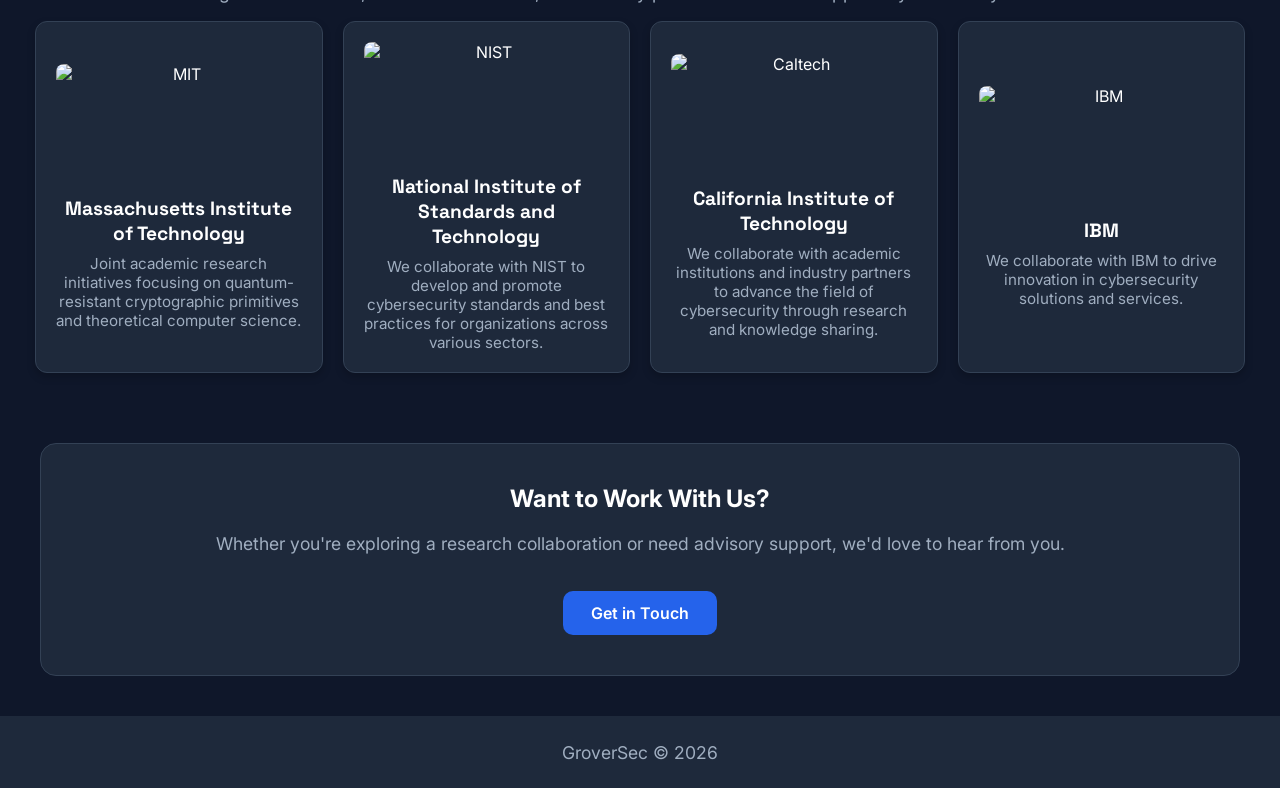
==== commit a3b67d01: "fixxxxx" ====
--- a/index.html
+++ b/index.html
@@ -8,199 +8,7 @@
         <link rel="preconnect" href="https://fonts.googleapis.com">
         <link rel="preconnect" href="https://fonts.gstatic.com" crossorigin>
         <link href="https://fonts.googleapis.com/css2?family=Inter:wght@300;400;600&family=Space+Grotesk:wght@500;700&display=swap" rel="stylesheet">
-        
-        <style>
-            body {
-                background-color: #0F172A;
-                color: #FFFFFF;
-                font-family: 'Inter', sans-serif;
-                margin: 0;
-                padding: 0;
-            }
-
-            nav {
-                display: flex;
-                justify-content: space-between;
-                align-items: center;
-                padding: 20px 40px;
-                border-bottom: 1px solid #0A3A5C;
-            }
-
-            nav .logo {
-                font-family: 'Space Grotesk', sans-serif;
-                font-weight: 700;
-                font-size: 1.3rem;
-            }
-
-            nav ul {
-                list-style: none;
-                display: flex;
-                gap: 24px;
-                margin: 0;
-                padding: 0;
-            }
-
-            nav ul li a {
-                color: #A0AEC0;
-                text-decoration: none;
-                font-size: 0.95rem;
-            }
-
-            nav ul li a:hover {
-                color: #FFFFFF;
-            }
-
-            main {
-                padding: 40px;
-            }
-
-            h1 {
-                font-family: 'Space Grotesk', sans-serif;
-                font-size: 3rem;
-                letter-spacing: -1px;
-                margin-bottom: 10px;
-            }
-
-            p {
-                font-size: 1.1rem;
-                color: #A0AEC0;
-            }
-
-            .cta-button {
-                display: inline-block;
-                margin-top: 20px;
-                padding: 12px 28px;
-                background-color: #FFFFFF;
-                color: #031E36;
-                text-decoration: none;
-                font-weight: 600;
-                border-radius: 10px;
-            }
-
-            .ctc-button {
-                display: inline-block;
-                margin-top: 20px;
-                padding: 12px 28px;
-                background-color: #2563EB;
-                color: white;
-                text-decoration: none;
-                font-weight: 600;
-                border-radius: 10px;
-            }
-
-            .button {
-                background-color: #2563EB;
-                border: none;
-                color: white;
-                padding: 15px 32px;
-                text-align: center;
-                text-decoration: none;
-                display: inline-block;
-                font-size: 16px;
-                cursor: pointer;
-                border-radius: 10px;
-                border: 1px solid #2563EB;
-                margin-right: 16px;
-                font-weight: bold;
-            }
-
-            .team-button {
-                background-color: white;
-                border: none;
-                color: #031E36;
-                padding: 15px 32px;
-                text-align: center;
-                text-decoration: none;
-                display: inline-block;
-                font-size: 16px;
-                cursor: pointer;
-                border-radius: 10px;
-                border: 1px solid #2563EB;
-                border-width: 3px;
-                font-weight: bold;
-            }
-
-            .res-button {
-                background-color: #2563EB;
-                border: none;
-                color: white;
-                padding: 18px 45px;
-                text-align: center;
-                text-decoration: none;
-                display: inline-block;
-                font-size: 16px;
-                cursor: pointer;
-                border-radius: 10px;
-                border: 1px solid #2563EB;
-                margin-right: 16px;
-                font-weight: bold;
-            }
-
-            .card:hover {
-                box-shadow: 0 8px 16px 0 rgba(0,0,0,0.2);
-            }
-            
-            .container {
-                padding: 2px 16px;
-                justify-content: center;
-            }
-
-            .card {
-                box-shadow: 0 4px 8px 0 rgba(0, 0, 0, 0.2);
-                padding: 16px;
-                text-align: center;
-                background-color: #f1f1f1;
-                background-color: #1E293B; 
-                border: 1px solid #334155;    
-                border-radius: 12px;    
-                justify-content: center;
-            }
-
-            .row {
-                display: grid;
-                grid-template-columns: repeat(auto-fit, minmax(220px, 1fr));
-                gap: 20px;
-                margin-top: 30px;
-            }
-            
-            .column {
-                width: auto;
-            }
-            
-            .row {margin: 0 -5px;}
-
-
-            @media screen and (max-width: 600px) {
-                .column {
-                    width: 100%;
-                    display: block;
-                    margin-bottom: 20px;
-                }
-            }
-
-            footer {
-                background-color: #f1f1f1;
-                text-align: center;
-                padding: 8px;
-                background-color: #1E293B;
-                color: #A0AEC0;
-            }
-
-            .card-details {
-                position: absolute;
-                bottom: 0;
-                left: 0;
-                width: 100%;
-                height: 120px;
-                padding: 25px;
-                background: linear-gradient(to top, rgba(0, 0, 0, 0.95) 70%, rgba(0, 0, 0, 0.7));
-                color: #fff;
-                transition: height 0.4s ease-in-out; 
-                display: flex;
-                flex-direction: column;
-            }
-
-        </style>
+        <link rel="stylesheet" href="styles.css">
 
     </head>
 
@@ -338,7 +146,7 @@
                                 <div class="card">
                                     <img src="https://blog.kobieducation.com/wp-content/uploads/2024/08/logo-MIT.webp" alt="MIT" style="width:100%; border-radius: 8px; margin-bottom: 12px;">
                                     <h3>Massachusetts Institute of Technology</h3>
-                                    <p>We conduct commissioned research on specific security challenges, from cryptographic algorithm evaluation to protocol-level analysis, tailored to the needs of academic and industry partners.</p>
+                                    <p>Joint academic research initiatives focusing on quantum-resistant cryptographic primitives and theoretical computer science.</p>
                                 </div>
                             </div>
                             <div class="column">
@@ -350,7 +158,7 @@
                             </div>
                             <div class="column">
                                 <div class="card">
-                                    <img src="https://www.designyourway.net/blog/wp-content/uploads/2024/04/the-font-used-in-the-caltech-logo.png" alt="Caltech" style="width:100%; border-radius: 8px; margin-bottom: 12px;">
+                                    <img src="https://encrypted-tbn0.gstatic.com/images?q=tbn:ANd9GcRO54TdLt-OUMyzFaeHx6aODC4TzmylJKOruL9VXyOHlg&s=10" alt="Caltech" style="width:100%; border-radius: 8px; margin-bottom: 12px;">
                                     <h3>California Institute of Technology</h3>
                                     <p>We collaborate with academic institutions and industry partners to advance the field of cybersecurity through research and knowledge sharing.</p>
                                 </div>
@@ -358,27 +166,23 @@
 
                             <div class="column">
                                 <div class="card">
-                                    <img src="https://assets.ibm.com/is/image/ibm/1956_Logo_YK00320" alt="IBM" style="width:100%; border-radius: 8px; margin-bottom: 12px;">
+                                    <img src="https://encrypted-tbn0.gstatic.com/images?q=tbn:ANd9GcRVGdLcsc8-ZBnVGULArpLILCT6yCXDYVyUpXVJvVGQtg&s=10" alt="IBM" style="width:100%; border-radius: 8px; margin-bottom: 12px;">
                                     <h3>IBM</h3>
                                     <p>We collaborate with IBM to drive innovation in cybersecurity solutions and services.</p>
                                 </div>
                             </div>
                         </div>
 
+                        <div class="cta-section">
+                        <h2>Want to Work With Us?</h2>
+                        <p>Whether you're exploring a research collaboration or need advisory support, we'd love to hear from you.</p>
+                        <a href="contact.html" class="cta-button">Get in Touch</a>
+                    </div>
                         
                     </main>
                 </td>
             </tr>
             
-            <tr>
-                <td>
-                    <main style="text-align: center;">
-                        <h1>Want to Work With Us?</h1>
-                        <p>Whether you're exploring a research collaboration or need advisory support, we'd love to hear from you.</p>
-                        <a href="contact.html" class="res-button">Get in Touch</a>
-                    </main>
-                </td>
-            </tr>
 
             <tr>
                 <td>
--- a/styles.css
+++ b/styles.css
@@ -0,0 +1,435 @@
+body {
+                background-color: #0F172A;
+                color: #FFFFFF;
+                font-family: 'Inter', sans-serif;
+                margin: 0;
+                padding: 0;
+            }
+
+            nav {
+                display: flex;
+                justify-content: space-between;
+                align-items: center;
+                padding: 20px 40px;
+                border-bottom: 1px solid #0A3A5C;
+            }
+
+            nav .logo {
+                font-family: 'Space Grotesk', sans-serif;
+                font-weight: 700;
+                font-size: 1.3rem;
+            }
+
+            nav ul {
+                list-style: none;
+                display: flex;
+                gap: 24px;
+                margin: 0;
+                padding: 0;
+            }
+
+            nav ul li a {
+                color: #A0AEC0;
+                text-decoration: none;
+                font-size: 0.95rem;
+            }
+
+            nav ul li a:hover {
+                color: #FFFFFF;
+            }
+
+            main {
+                padding: 40px;
+            }
+
+            h1 {
+                font-family: 'Space Grotesk', sans-serif;
+                font-size: 3rem;
+                letter-spacing: -1px;
+                margin-bottom: 10px;
+            }
+
+            p {
+                font-size: 1.1rem;
+                color: #A0AEC0;
+            }
+
+            .cta-button {
+                display: inline-block;
+                margin-top: 20px;
+                padding: 12px 28px;
+                background-color: #2563EB;
+                color: white;
+                text-decoration: none;
+                font-weight: 600;
+                border-radius: 10px;
+            }
+
+            .cta-section h2 {
+                margin-top: 0;
+            }
+
+            .ctc-button {
+                display: inline-block;
+                margin-top: 20px;
+                padding: 12px 28px;
+                background-color: #2563EB;
+                color: white;
+                text-decoration: none;
+                font-weight: 600;
+                border-radius: 10px;
+            }
+
+            .button {
+                background-color: #2563EB;
+                border: none;
+                color: white;
+                padding: 15px 32px;
+                text-align: center;
+                text-decoration: none;
+                display: inline-block;
+                font-size: 16px;
+                cursor: pointer;
+                border-radius: 10px;
+                border: 1px solid #2563EB;
+                margin-right: 16px;
+                font-weight: bold;
+            }
+
+            .team-button {
+                background-color: white;
+                border: none;
+                color: #031E36;
+                padding: 15px 32px;
+                text-align: center;
+                text-decoration: none;
+                display: inline-block;
+                font-size: 16px;
+                cursor: pointer;
+                border-radius: 10px;
+                border: 1px solid #2563EB;
+                border-width: 3px;
+                font-weight: bold;
+            }
+
+            .res-button {
+                background-color: #2563EB;
+                border: none;
+                color: white;
+                padding: 18px 45px;
+                text-align: center;
+                text-decoration: none;
+                display: inline-block;
+                font-size: 16px;
+                cursor: pointer;
+                border-radius: 10px;
+                border: 1px solid #2563EB;
+                margin-right: 16px;
+                font-weight: bold;
+            }
+
+            .card:hover {
+                box-shadow: 0 8px 16px 0 rgba(0,0,0,0.2);
+            }
+            
+            .container {
+                padding: 2px 16px;
+                justify-content: center;
+            }
+
+            .card {
+                background-color: #1E293B; 
+                border: 1px solid #334155;    
+                border-radius: 12px;
+                padding: 20px;
+                display: flex;
+                flex-direction: column;
+                height: 100%;
+                justify-content: center;
+                box-sizing: border-box;
+                box-shadow: 0 4px 8px rgba(0, 0, 0, 0.2);
+                transition: transform 0.2s, box-shadow 0.2s;
+                align-items: center;
+                text-align: center;
+            }
+
+            .card p {
+                font-size: 0.95rem;
+                margin: 0;
+            }
+
+            .card img {
+                width: 100%;
+                height: 160px;
+                object-fit: cover;
+                border-radius: 8px;
+                margin-bottom: 12px;
+            }
+
+            .row {
+                display: grid;
+                grid-template-columns: repeat(auto-fit, minmax(220px, 1fr));
+                gap: 20px;
+                margin-top: 30px;
+            }
+            
+            .column {
+                width: auto;
+            }
+            
+            .row {margin: 0 -5px;}
+
+
+            @media screen and (max-width: 600px) {
+                .column {
+                    width: 100%;
+                    display: block;
+                    margin-bottom: 20px;
+                }
+            }
+
+            form {
+                border-radius: 5px;
+                background-color: #1E293B;
+                padding: 20px;
+            }
+
+            label {display: block;}
+            
+            input[type=text], input[type=email], input[type=number], textarea, select {
+                font-family: 'Space Grotesk', sans-serif;
+                width: 100%;
+                padding: 12px;
+                margin: 8px 0;
+                border: 1px solid #ccc;
+                border-radius: 4px;
+                box-sizing: border-box;
+            }
+            
+            input[type=submit] {
+                font-family: 'Space Grotesk', sans-serif;
+                width: 100%;
+                background-color: #2563EB;
+                color: white;
+                padding: 14px;
+                margin: 8px 0;
+                border: none;
+                border-radius: 4px;
+                cursor: pointer;
+            }
+            
+            input[type=submit]:hover {
+                background-color: #45a049;
+            }
+
+            .contact-columns {
+                width: 100%;
+                border-collapse: separate;
+                border-spacing: 20px 0;
+            }
+ 
+            .contact-columns td {
+                vertical-align: top;
+                width: 50%;
+            }
+ 
+            .info-box {
+                background-color: #1E293B;
+                border: 1px solid #334155;
+                border-radius: 8px;
+                padding: 16px 20px;
+                margin-bottom: 16px;
+            }
+
+            footer {
+                background-color: #f1f1f1;
+                text-align: center;
+                padding: 8px;
+                background-color: #1E293B;
+                color: #A0AEC0;
+            }
+
+            .card-details {
+                position: absolute;
+                bottom: 0;
+                left: 0;
+                width: 100%;
+                height: 120px;
+                padding: 25px;
+                background: linear-gradient(to top, rgba(0, 0, 0, 0.95) 70%, rgba(0, 0, 0, 0.7));
+                color: #fff;
+                transition: height 0.4s ease-in-out; 
+                display: flex;
+                flex-direction: column;
+                
+            }
+
+            .research-image {
+                display: block;
+                width: 100%;
+                max-width: 600px;
+                margin: 0 auto 16px auto;
+                border-radius: 8px;
+            }
+
+            .focus-list {
+                margin: 16px 0;
+                padding-left: 20px;
+                color: #A0AEC0;
+            }
+ 
+            .focus-list li {
+                margin-bottom: 8px;
+                line-height: 1.5;
+            }
+ 
+            .research-section {
+                border-top: 1px solid #1E293B;
+                padding-top: 30px;
+                margin-top: 30px;
+            }
+
+            .stat-card {
+                text-align: center;
+                padding: 24px 16px;
+            }
+
+            .stat-number {
+                font-family: 'Space Grotesk', sans-serif;
+                font-size: 2.2rem;
+                font-weight: 700;
+                color: #60A5FA;
+                margin-bottom: 4px;
+            }
+
+            .stat-label {
+                font-size: 0.9rem;
+                color: #A0AEC0;
+            }
+
+            .person-card {
+                text-align: center;
+            }
+
+            .person-card img {
+                width: 110px;
+                height: 110px;
+                border-radius: 50%;
+                object-fit: cover;
+                margin-bottom: 14px;
+            }
+
+            .person-card .role {
+                color: #60A5FA;
+                font-size: 0.9rem;
+                margin-bottom: 10px;
+            }
+
+            .person-card .bio {
+                font-size: 0.9rem;
+                text-align: left;
+            }
+
+            .cta-section {
+                text-align: center;
+                margin-top: 70px;
+                padding: 40px;
+                background-color: #1E293B;
+                border-radius: 16px;
+                border: 1px solid #334155;
+            }
+
+            .news-list {
+                margin-top: 30px;
+            }
+
+            .news-card {
+                display: flex;
+                background-color: #1E293B;
+                border: 1px solid #334155;
+                border-radius: 12px;
+                overflow: hidden;
+                margin-bottom: 20px;
+            }
+
+            .news-card img {
+                width: 220px;
+                height: 170px;
+                object-fit: cover;
+                flex-shrink: 0;
+            }
+
+            .news-content {
+                padding: 20px 24px;
+                display: flex;
+                flex-direction: column;
+                justify-content: center;
+            }
+
+            .news-overview {
+                font-size: 0.95rem;
+                margin-bottom: 10px;
+            }
+
+            .read-more {
+                color: #60A5FA;
+                font-weight: 600;
+                font-size: 0.9rem;
+                text-decoration: none;
+            }
+
+            .read-more:hover {
+                color: #93C5FD;
+                text-decoration: underline;
+            }
+
+            @media screen and (max-width: 600px) {
+                .news-card {
+                    flex-direction: column;
+                }
+                .news-card img {
+                    width: 100%;
+                    height: 180px;
+                }
+            }
+
+            .card .institution {
+                color: #60A5FA;
+                font-size: 0.9rem;
+                margin: 0 0 12px 0;
+            }
+
+            .card .role {
+                color: #FFFFFF;
+                font-weight: 600;
+                font-size: 0.95rem;
+                margin: 0 0 4px 0;
+            }
+
+            .card .bio {
+                font-size: 0.9rem;
+                text-align: left;
+            }
+
+            .card img {
+                width: 120px;
+                height: 120px;
+                border-radius: 50%;
+                object-fit: cover;
+                margin-bottom: 16px;
+            }
+
+            h3 {
+                font-family: 'Space Grotesk', sans-serif;
+                font-size: 1.2rem;
+                margin: 0 0 8px 0;
+            }
+
+            .map-frame {
+                width: 100%;
+                height: 100%;
+                min-height: 220px;
+                border: 0;
+                display: block;
+                filter: grayscale(30%) invert(92%) contrast(85%);
+            }
